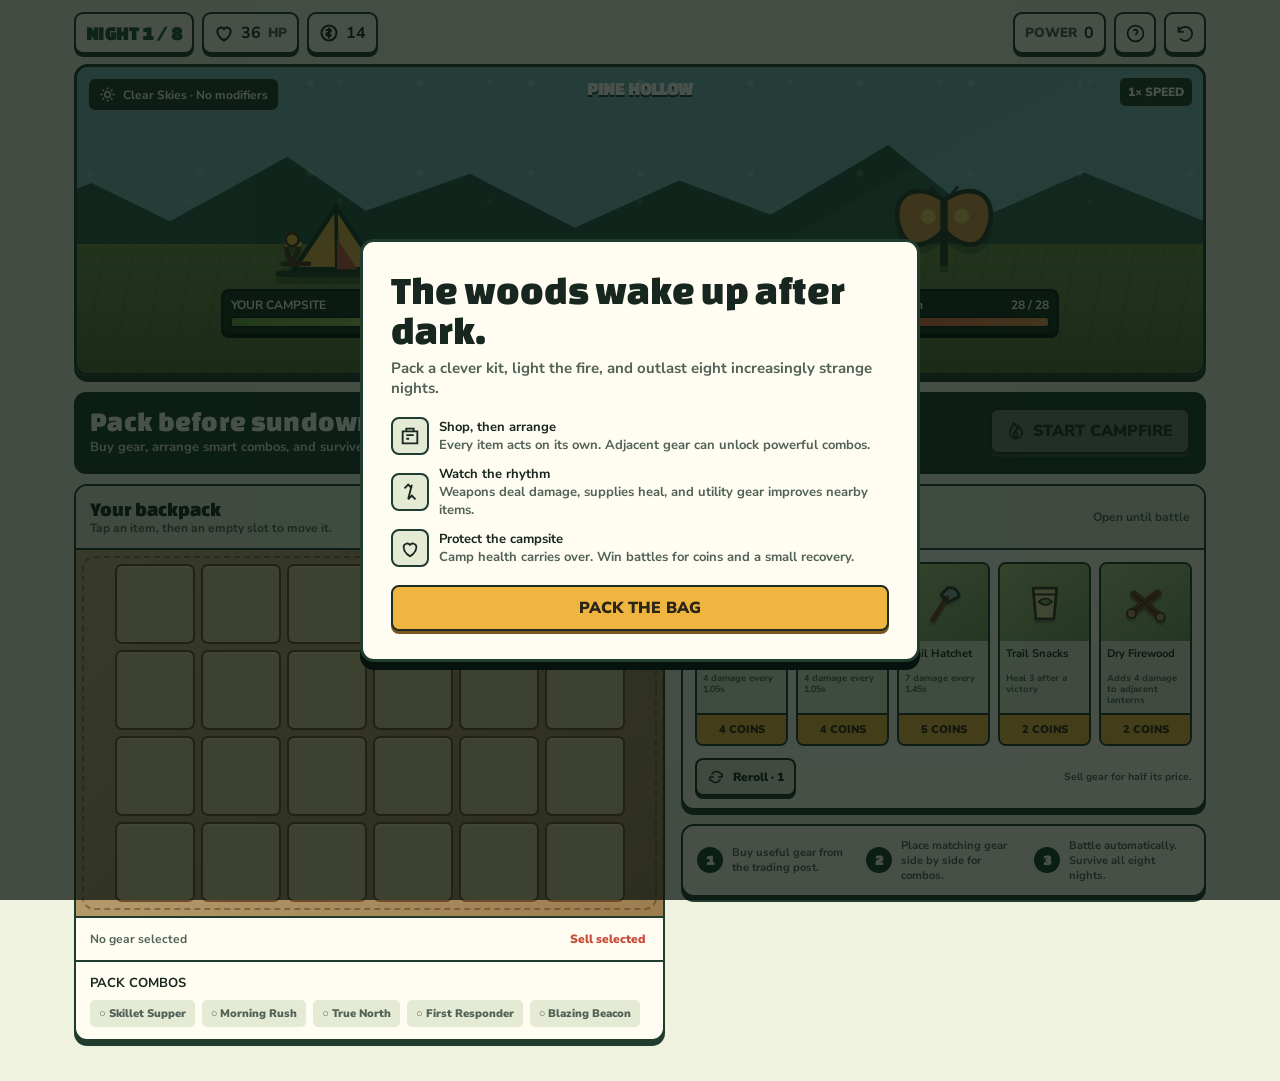
==== backpack-battler.html @ 216f787a "Add Backpack Battler game for Camp Host Central blog embed" ====
<!doctype html>
<html lang="en">
<head>
  <meta charset="utf-8" />
  <meta name="viewport" content="width=device-width, initial-scale=1, viewport-fit=cover" />
  <meta name="color-scheme" content="light dark" />
  <meta name="theme-color" content="#173d30" />
  <link rel="icon" href="data:," />
  <title>Backpack Battler: Campground</title>
  <style>
    @import url('https://fonts.googleapis.com/css2?family=Changa+One:ital@0;1&family=Nunito+Sans:opsz,wght@6..12,500;6..12,700;6..12,900&display=swap');
    :root{
      color-scheme:light dark;
      --bg:#eef2df;--panel:#fffdf2;--panel2:#e5ead4;--ink:#17261e;--muted:#526258;
      --forest:#173d30;--forest2:#24543d;--moss:#668b48;--lime:#a8c964;--sun:#f0b541;
      --red:#c94c3a;--red2:#8f302c;--blue:#3c8293;--grid:#c5ad7d;--grid-dark:#9b7c4f;
      --line:#203c2f;--shadow:#15342824;--slot:#d8c497;--slot2:#cbb183;
      --white:#fffdf2;
    }
    @media(prefers-color-scheme:dark){:root{
      --bg:#10251d;--panel:#193329;--panel2:#203f32;--ink:#f3f0dc;--muted:#b9c5b6;
      --forest:#0d241c;--forest2:#285b43;--moss:#86aa5f;--lime:#b9d873;--sun:#f5c45b;
      --red:#e76a56;--red2:#a13e35;--blue:#65a7b5;--grid:#7d6542;--grid-dark:#57452f;
      --line:#0a1b14;--shadow:#00000045;--slot:#6d5739;--slot2:#5a472f;--white:#fff8df;
    }}
    *{box-sizing:border-box}
    html,body{margin:0;min-height:100%;background:var(--bg);color:var(--ink)}
    body{font-family:"Nunito Sans",sans-serif;font-weight:700;overflow-x:hidden}
    button{font:inherit}
    button:focus-visible{outline:3px solid var(--sun);outline-offset:3px}
    .app{max-width:1180px;margin:0 auto;padding:12px clamp(10px,2vw,24px) 40px}
    .hud{display:flex;align-items:center;justify-content:space-between;gap:10px;margin-bottom:10px;flex-wrap:wrap}
    .hud-group{display:flex;gap:8px;align-items:center;flex-wrap:wrap}
    .stat{display:flex;align-items:center;gap:7px;background:var(--panel);border:2px solid var(--line);box-shadow:0 3px 0 var(--line);padding:7px 10px;border-radius:9px;min-height:42px}
    .stat svg{width:20px;height:20px;stroke-width:2.5}.stat strong{font-size:16px}.stat small{color:var(--muted);font-weight:900}
    .night{font-family:"Changa One",sans-serif;letter-spacing:.4px;font-size:19px;color:var(--forest2)}
    @media(prefers-color-scheme:dark){.night{color:var(--lime)}}
    .icon-btn{width:42px;height:42px;border:2px solid var(--line);border-radius:9px;background:var(--panel);color:var(--ink);box-shadow:0 3px 0 var(--line);display:grid;place-items:center;cursor:pointer}
    .icon-btn:active,.btn:active,.shop-buy:active{transform:translateY(2px);box-shadow:0 1px 0 var(--line)}
    .icon-btn svg{width:21px;height:21px}

    .arena{position:relative;min-height:312px;overflow:hidden;border:3px solid var(--line);border-radius:14px;background:linear-gradient(#79b6b9 0 58%,#78934d 58%);box-shadow:0 6px 0 var(--line);margin-bottom:16px;isolation:isolate}
    .arena:before{content:"";position:absolute;inset:0 0 42% 0;opacity:.4;background:radial-gradient(circle at 12% 18%,#fff7 0 3px,transparent 4px),radial-gradient(circle at 75% 12%,#fff5 0 2px,transparent 3px),linear-gradient(150deg,transparent 70%,#ffffff1f 71%);background-size:110px 90px,150px 120px,100% 100%}
    .hills{position:absolute;left:-8%;right:-8%;bottom:38%;height:43%;background:var(--forest2);clip-path:polygon(0 100%,0 74%,8% 44%,14% 73%,23% 24%,29% 65%,37% 37%,45% 78%,53% 42%,60% 68%,69% 15%,76% 71%,84% 36%,93% 72%,100% 42%,100% 100%);opacity:.92;z-index:-1}
    .ground{position:absolute;inset:58% 0 0;background:linear-gradient(#73904b,#566f39)}
    .ground:after{content:"";position:absolute;inset:0;background:repeating-linear-gradient(100deg,transparent 0 26px,#2d4d2922 27px 29px)}
    .weather{position:absolute;top:11px;left:11px;z-index:4;background:#10271dd9;color:#fff;padding:7px 10px;border:1px solid #fff8;border-radius:7px;font-size:12px;display:flex;gap:7px;align-items:center}
    .weather svg{width:17px;height:17px}
    .stage-title{position:absolute;top:12px;left:50%;transform:translateX(-50%);z-index:3;color:#fff;text-shadow:0 2px 0 #173d30;font-family:"Changa One";font-size:18px;white-space:nowrap}
    .fighter{position:absolute;bottom:38px;width:36%;z-index:2;display:flex;flex-direction:column;align-items:center}.fighter.player{left:5%}.fighter.enemy{right:5%}
    .sprite{height:112px;width:150px;display:grid;place-items:center;filter:drop-shadow(0 7px 0 #18301c55);transform-origin:50% 90%}.sprite svg{width:100%;height:100%}
    .fighter.attacking .sprite{animation:bop .22s ease}.fighter.hit .sprite{animation:hit .25s ease}.fighter.heal .sprite{animation:heal .5s ease}
    @keyframes bop{50%{transform:translateX(16px) rotate(4deg)}}@keyframes hit{25%{transform:translateX(-8px);filter:brightness(2) sepia(1) saturate(5)}75%{transform:translateX(7px)}}@keyframes heal{50%{filter:drop-shadow(0 0 14px #d4ff89);transform:translateY(-4px)}}
    .enemy.attacking .sprite{animation-name:bopEnemy}@keyframes bopEnemy{50%{transform:translateX(-16px) rotate(-4deg)}}
    .nameplate{width:min(230px,100%);background:#10271de3;color:#fff;border:2px solid #06120d;border-radius:8px;padding:6px 8px;text-align:center;box-shadow:0 3px 0 #06120d}
    .fighter-name{display:flex;justify-content:space-between;align-items:center;font-size:12px;margin-bottom:4px;gap:6px}.fighter-name strong{white-space:nowrap;overflow:hidden;text-overflow:ellipsis}
    .hpbar{height:10px;border:1px solid #07160f;background:#3a1d1a;border-radius:3px;overflow:hidden}.hpfill{height:100%;width:100%;background:linear-gradient(90deg,#e55945,#f19b50);transition:width .22s}
    .player .hpfill{background:linear-gradient(90deg,#6ca649,#b7d85f)}
    .combat-log{position:absolute;left:50%;bottom:12px;transform:translateX(-50%);z-index:5;max-width:52%;background:#0c1d16d9;color:#fff;border:1px solid #ffffff55;border-radius:7px;padding:7px 12px;text-align:center;font-size:12px;min-width:260px}
    .burst{position:absolute;z-index:8;font-family:"Changa One";font-size:26px;color:#fff;text-shadow:2px 2px 0 #772c25;animation:float .8s ease-out forwards;pointer-events:none}
    .burst.heal-burst{color:#ddff8d;text-shadow:2px 2px #27451f}@keyframes float{from{opacity:1;transform:translateY(0) scale(.8)}to{opacity:0;transform:translateY(-50px) scale(1.2)}}
    .battle-tools{position:absolute;right:10px;top:10px;z-index:5}.speed-btn{border:1px solid #ffffff99;background:#10271dd9;color:#fff;border-radius:6px;padding:6px 8px;cursor:pointer;font-size:12px;font-weight:900}

    .prep-banner{display:flex;align-items:center;justify-content:space-between;gap:14px;background:var(--forest);color:#fff;border:2px solid var(--line);border-radius:12px;padding:12px 14px;box-shadow:0 4px 0 var(--line);margin-bottom:14px}
    .prep-copy h1{font-family:"Changa One";font-size:clamp(20px,3vw,28px);margin:0 0 2px;font-weight:400;letter-spacing:.3px}.prep-copy p{margin:0;color:#dce8d7;font-size:13px}
    .btn{border:2px solid #1d2d20;border-radius:8px;background:var(--sun);color:#2b2515;padding:10px 15px;box-shadow:0 3px 0 #7b5620;cursor:pointer;font-weight:900;white-space:nowrap;display:inline-flex;align-items:center;justify-content:center;gap:8px}
    .btn svg{width:18px;height:18px}.btn:disabled{filter:grayscale(1);opacity:.55;cursor:not-allowed}.btn.secondary{background:var(--panel2);color:var(--ink);box-shadow:0 3px 0 var(--line)}
    .layout{display:grid;grid-template-columns:minmax(360px,1.06fr) minmax(360px,.94fr);gap:16px;align-items:start}
    .section{background:var(--panel);border:2px solid var(--line);border-radius:13px;box-shadow:0 5px 0 var(--line);overflow:hidden}
    .section-head{display:flex;align-items:center;justify-content:space-between;gap:12px;padding:12px 14px;border-bottom:2px solid var(--line);background:var(--panel2)}
    .section-head h2{font-family:"Changa One";font-weight:400;margin:0;font-size:20px}.section-head p{margin:0;font-size:12px;color:var(--muted)}
    .bag-wrap{padding:14px;background:linear-gradient(140deg,var(--grid),var(--grid-dark));position:relative}
    .bag-wrap:before{content:"";position:absolute;inset:6px;border:2px dashed #4a361f77;border-radius:12px;pointer-events:none}
    .bag-grid{position:relative;display:grid;grid-template-columns:repeat(6,1fr);gap:6px;max-width:510px;margin:0 auto}
    .slot{aspect-ratio:1;border:2px solid #6b4d2c;background:var(--slot);border-radius:7px;min-width:0;position:relative;cursor:pointer;box-shadow:inset 0 2px 0 #ffffff47;display:grid;place-items:center;transition:background .12s,transform .12s}
    .slot:hover{background:var(--slot2)}.slot.selected{outline:4px solid var(--sun);z-index:2;transform:scale(.96)}.slot.drop-hint{animation:hint 1s infinite}@keyframes hint{50%{box-shadow:inset 0 0 0 3px var(--sun)}}
    .item{width:100%;height:100%;display:flex;flex-direction:column;justify-content:center;align-items:center;position:relative;padding:4px}.item svg{width:55%;height:55%;overflow:visible;filter:drop-shadow(0 2px 0 #0003)}.item-name{font-size:8px;line-height:1.05;text-align:center;color:#2c2114;font-weight:900;max-width:100%;white-space:nowrap;overflow:hidden;text-overflow:ellipsis}.tier{position:absolute;top:2px;right:3px;font-size:8px;color:#33210e;letter-spacing:-1px}.cooldown{position:absolute;left:4px;right:4px;bottom:3px;height:3px;background:#0003;border-radius:2px;overflow:hidden}.cooldown i{display:block;height:100%;width:0;background:#fff784}.item.ready{animation:ready .18s ease}@keyframes ready{50%{filter:brightness(1.5);transform:scale(1.05)}}
    .bag-foot{padding:9px 14px;border-top:2px solid var(--line);display:flex;justify-content:space-between;gap:8px;align-items:center;font-size:12px;color:var(--muted)}
    .bag-foot button{border:0;background:none;color:var(--red);font:inherit;font-weight:900;cursor:pointer;padding:4px}
    .synergies{padding:12px 14px;border-top:2px solid var(--line)}.synergies h3{font-size:13px;margin:0 0 8px}.synergy-list{display:flex;gap:7px;flex-wrap:wrap}.synergy{font-size:11px;padding:5px 8px;border-radius:5px;background:var(--panel2);color:var(--muted);border:1px solid transparent}.synergy.active{background:#dcecb0;color:#26351d;border-color:#6a8945}.synergy strong{font-weight:900}
    @media(prefers-color-scheme:dark){.synergy.active{background:#405a2c;color:#f3f0dc;border-color:#93b966}.item-name,.tier{color:#2c2114}}

    .shop{padding:12px;display:grid;grid-template-columns:repeat(5,1fr);gap:8px}.shop-card{min-width:0;background:var(--panel2);border:2px solid var(--line);border-radius:8px;overflow:hidden;display:flex;flex-direction:column}.shop-art{aspect-ratio:1.15;display:grid;place-items:center;background:linear-gradient(145deg,#b7cc89,#7b9d62);position:relative}.shop-art svg{width:56%;height:56%;filter:drop-shadow(0 3px 0 #0003)}.shop-card h3{font-size:11px;line-height:1.05;margin:7px 6px 2px;min-height:23px}.shop-card p{font-size:9px;line-height:1.2;color:var(--muted);margin:0 6px 7px;flex:1}.shop-buy{border:0;border-top:2px solid var(--line);padding:7px 3px;background:var(--sun);color:#322510;font-weight:900;font-size:11px;cursor:pointer}.shop-buy:disabled{filter:grayscale(1);opacity:.5}.sold{opacity:.45}.sold .shop-art:after{content:"PACKED";position:absolute;inset:auto 0 8px;background:#13271dde;color:#fff;text-align:center;font-size:9px;padding:3px;transform:rotate(-7deg)}
    .shop-actions{padding:0 12px 12px;display:flex;gap:8px}.shop-actions .btn{font-size:12px;padding:8px 10px}.shop-actions .tip{margin-left:auto;align-self:center;font-size:10px;color:var(--muted);text-align:right}
    .guide{margin-top:14px;padding:12px 14px;display:grid;grid-template-columns:repeat(3,1fr);gap:12px}.guide-step{display:flex;align-items:center;gap:9px;font-size:11px;color:var(--muted)}.guide-step b{display:grid;place-items:center;flex:0 0 26px;height:26px;border-radius:50%;background:var(--forest);color:#fff;font-family:"Changa One";font-size:14px}

    .modal-backdrop{position:fixed;inset:0;background:#07130dbd;z-index:50;display:grid;place-items:center;padding:18px}.modal-backdrop.hidden{display:none}.modal{width:min(560px,100%);max-height:90vh;overflow:auto;background:var(--panel);border:3px solid var(--line);border-radius:14px;box-shadow:0 8px 0 #06120d;padding:clamp(18px,4vw,28px)}.modal h2{font-family:"Changa One";font-size:clamp(28px,7vw,40px);font-weight:400;margin:0 0 8px;line-height:1}.modal .lead{font-size:15px;color:var(--muted);margin:0 0 19px}.rules{display:grid;gap:10px;margin:18px 0}.rule{display:grid;grid-template-columns:38px 1fr;gap:10px;align-items:center}.rule-icon{width:38px;height:38px;background:var(--panel2);border:2px solid var(--line);border-radius:8px;display:grid;place-items:center}.rule-icon svg{width:22px;height:22px}.rule p{margin:0;font-size:13px;color:var(--muted)}.rule strong{display:block;color:var(--ink)}.modal-actions{display:flex;gap:9px;flex-wrap:wrap;margin-top:18px}.modal-actions .btn{flex:1}.result-stats{display:grid;grid-template-columns:repeat(3,1fr);gap:8px;margin:16px 0}.result-stat{background:var(--panel2);border:1px solid var(--line);padding:10px;text-align:center;border-radius:7px}.result-stat strong{display:block;font-family:"Changa One";font-size:24px}.result-stat small{color:var(--muted)}
    .toast{position:fixed;left:50%;bottom:24px;z-index:80;transform:translate(-50%,20px);opacity:0;background:#10271d;color:#fff;border:2px solid #fff7;padding:9px 14px;border-radius:8px;box-shadow:0 4px 14px #0006;font-size:12px;transition:.2s;pointer-events:none}.toast.show{opacity:1;transform:translate(-50%,0)}

    @media(max-width:780px){
      .app{padding:9px 9px 30px}.layout{grid-template-columns:1fr}.arena{min-height:285px}.sprite{height:93px;width:120px}.fighter{width:42%;bottom:42px}.fighter.player{left:2%}.fighter.enemy{right:2%}.stage-title{top:48px;font-size:16px}.combat-log{min-width:0;width:84%;max-width:none;bottom:9px}.shop{grid-template-columns:repeat(3,1fr)}.shop-card:nth-child(n+4){margin-top:2px}.prep-banner{align-items:flex-start}.prep-copy p{max-width:250px}.guide{grid-template-columns:1fr}.bag-grid{gap:4px}.slot{border-width:1.5px}.stat{padding:6px 8px}.hud{align-items:flex-start}.hud-group{gap:6px}.shop-actions .tip{display:none}
    }
    @media(max-width:430px){.arena{min-height:268px}.weather{font-size:10px;top:8px;left:8px}.battle-tools{top:7px;right:7px}.fighter{bottom:40px}.sprite{height:82px;width:105px}.nameplate{padding:5px}.fighter-name{font-size:10px}.prep-banner{flex-direction:column}.prep-banner .btn{width:100%}.shop{gap:6px;padding:9px}.section-head{padding:10px 11px}.bag-wrap{padding:11px}.item-name{font-size:7px}.result-stats{grid-template-columns:1fr 1fr}.result-stat:last-child{grid-column:1/-1}}
    @media(prefers-reduced-motion:reduce){*,*:before,*:after{animation-duration:.01ms!important;animation-iteration-count:1!important;scroll-behavior:auto!important;transition-duration:.01ms!important}}
  </style>
</head>
<body>
  <main class="app">
    <section class="hud" aria-label="Run status">
      <div class="hud-group">
        <div class="stat night" id="nightStat">NIGHT 1 / 8</div>
        <div class="stat" title="Camp health"><svg viewBox="0 0 24 24" fill="none" stroke="currentColor"><path d="M12 21s-8-4.7-8-11a4.5 4.5 0 0 1 8-2.8A4.5 4.5 0 0 1 20 10c0 6.3-8 11-8 11Z"/></svg><strong id="hpStat">36</strong><small>HP</small></div>
        <div class="stat" title="Coins"><svg viewBox="0 0 24 24" fill="none" stroke="currentColor"><circle cx="12" cy="12" r="9"/><path d="M9 9.5c0-1 1.1-1.8 2.6-1.8s2.7.6 2.7 1.7-1.1 1.5-2.7 1.9-2.8.9-2.8 2 1.2 2 2.8 2 2.8-.8 2.8-1.9M12 5.8v12.4"/></svg><strong id="coinStat">14</strong></div>
      </div>
      <div class="hud-group">
        <div class="stat"><small>POWER</small><strong id="powerStat">0</strong></div>
        <button class="icon-btn" id="helpBtn" aria-label="How to play" title="How to play"><svg viewBox="0 0 24 24" fill="none" stroke="currentColor" stroke-width="2"><circle cx="12" cy="12" r="9"/><path d="M9.7 9a2.4 2.4 0 0 1 4.6 1c0 2-2.3 2.2-2.3 4M12 18h.01"/></svg></button>
        <button class="icon-btn" id="restartBtn" aria-label="Restart run" title="Restart run"><svg viewBox="0 0 24 24" fill="none" stroke="currentColor" stroke-width="2"><path d="M4 10a8 8 0 1 1 1.7 7.7M4 4v6h6"/></svg></button>
      </div>
    </section>

    <section class="arena" aria-label="Campground battle arena">
      <div class="hills"></div><div class="ground"></div>
      <div class="weather" id="weatherBadge"></div>
      <div class="stage-title" id="stageTitle">PINE HOLLOW</div>
      <div class="battle-tools"><button class="speed-btn" id="speedBtn" type="button">1× SPEED</button></div>
      <div class="fighter player" id="playerFighter">
        <div class="sprite" aria-hidden="true">
          <svg viewBox="0 0 160 120"><path d="M19 104h124" stroke="#294329" stroke-width="7" stroke-linecap="round"/><path d="m35 99 45-67 45 67Z" fill="#e8b14a" stroke="#173a2d" stroke-width="5"/><path d="m80 32 1 67" stroke="#173a2d" stroke-width="4"/><path d="m81 66 22 33H81Z" fill="#c95b3f"/><path d="M23 93h28M33 93l-7-19M33 93l8-19" stroke="#513820" stroke-width="5" stroke-linecap="round"/><path d="M25 72h18" stroke="#f4c44c" stroke-width="5"/><circle cx="33" cy="67" r="7" fill="#f2bd40" stroke="#513820" stroke-width="3"/></svg>
        </div>
        <div class="nameplate"><div class="fighter-name"><strong>YOUR CAMPSITE</strong><span id="playerHpText">36 / 36</span></div><div class="hpbar"><div class="hpfill" id="playerHpFill"></div></div></div>
      </div>
      <div class="fighter enemy" id="enemyFighter">
        <div class="sprite" id="enemySprite" aria-hidden="true"></div>
        <div class="nameplate"><div class="fighter-name"><strong id="enemyName">Campfire Moth</strong><span id="enemyHpText">24 / 24</span></div><div class="hpbar"><div class="hpfill" id="enemyHpFill"></div></div></div>
      </div>
      <div class="combat-log" id="combatLog" aria-live="polite">Pack your gear, then start the campfire.</div>
    </section>

    <section class="prep-banner">
      <div class="prep-copy"><h1 id="phaseTitle">Pack before sundown.</h1><p id="phaseDesc">Buy gear, arrange smart combos, and survive tonight's visitor.</p></div>
      <button class="btn" id="battleBtn"><svg viewBox="0 0 24 24" fill="none" stroke="currentColor" stroke-width="2.4"><path d="M12 22c5 0 8-3.6 8-8.1 0-3.2-1.8-5.8-4.5-8.5.1 2.1-.8 3.7-2 4.4.1-3.6-2.2-6.6-5.1-8.3.3 3.5-4.4 6.3-4.4 12.4C4 18.4 7.1 22 12 22Z"/><path d="M12 20c-2 0-3.2-1.5-3.2-3.3 0-2 1.5-3.2 2.5-4.7.3 1.5 1.2 2 1.8 2.7.7.8 1.1 1.5 1.1 2.4 0 1.6-.9 2.9-2.2 2.9Z"/></svg><span>START CAMPFIRE</span></button>
    </section>

    <div class="layout">
      <section class="section">
        <div class="section-head"><div><h2>Your backpack</h2><p id="bagHint">Tap an item, then an empty slot to move it.</p></div><p id="capacity">0 / 24 slots</p></div>
        <div class="bag-wrap"><div class="bag-grid" id="bagGrid" aria-label="Backpack item grid"></div></div>
        <div class="bag-foot"><span id="selectionLabel">No gear selected</span><button id="sellBtn" disabled>Sell selected</button></div>
        <div class="synergies"><h3>PACK COMBOS</h3><div class="synergy-list" id="synergyList"></div></div>
      </section>

      <div>
        <section class="section">
          <div class="section-head"><div><h2>Trading post</h2><p>Fresh stock each night</p></div><p id="shopTimer">Open until battle</p></div>
          <div class="shop" id="shop"></div>
          <div class="shop-actions"><button class="btn secondary" id="rerollBtn"><svg viewBox="0 0 24 24" fill="none" stroke="currentColor" stroke-width="2"><path d="M20 7v5h-5M4 17v-5h5"/><path d="M6.1 9a7 7 0 0 1 11.8-2L20 9M4 15l2.1 2a7 7 0 0 0 11.8-2"/></svg>Reroll · 1</button><span class="tip">Sell gear for half its price.</span></div>
        </section>
        <section class="section guide" aria-label="Quick game guide">
          <div class="guide-step"><b>1</b><span>Buy useful gear from the trading post.</span></div>
          <div class="guide-step"><b>2</b><span>Place matching gear side by side for combos.</span></div>
          <div class="guide-step"><b>3</b><span>Battle automatically. Survive all eight nights.</span></div>
        </section>
      </div>
    </div>
  </main>

  <div class="modal-backdrop" id="introModal">
    <div class="modal" role="dialog" aria-modal="true" aria-labelledby="introTitle">
      <h2 id="introTitle">The woods wake up after dark.</h2>
      <p class="lead">Pack a clever kit, light the fire, and outlast eight increasingly strange nights.</p>
      <div class="rules">
        <div class="rule"><div class="rule-icon"><svg viewBox="0 0 24 24" fill="none" stroke="currentColor" stroke-width="2"><path d="M4 7h16v13H4zM8 7V4h8v3M8 11h8M8 15h3"/></svg></div><p><strong>Shop, then arrange</strong>Every item acts on its own. Adjacent gear can unlock powerful combos.</p></div>
        <div class="rule"><div class="rule-icon"><svg viewBox="0 0 24 24" fill="none" stroke="currentColor" stroke-width="2"><path d="m14 4-4 16M6 8l4-4 4 4M10 20l4-4 4 4"/></svg></div><p><strong>Watch the rhythm</strong>Weapons deal damage, supplies heal, and utility gear improves nearby items.</p></div>
        <div class="rule"><div class="rule-icon"><svg viewBox="0 0 24 24" fill="none" stroke="currentColor" stroke-width="2"><path d="M12 21s-7-4-7-10a4 4 0 0 1 7-2.5A4 4 0 0 1 19 11c0 6-7 10-7 10Z"/></svg></div><p><strong>Protect the campsite</strong>Camp health carries over. Win battles for coins and a small recovery.</p></div>
      </div>
      <div class="modal-actions"><button class="btn" id="playBtn">PACK THE BAG</button></div>
    </div>
  </div>
  <div class="modal-backdrop hidden" id="resultModal"><div class="modal" role="dialog" aria-modal="true" aria-labelledby="resultTitle"><h2 id="resultTitle"></h2><p class="lead" id="resultText"></p><div class="result-stats" id="resultStats"></div><div class="modal-actions" id="resultActions"></div></div></div>
  <div class="toast" id="toast" role="status"></div>

<script>
(function(){
  'use strict';
  const $=s=>document.querySelector(s), $$=s=>Array.from(document.querySelectorAll(s));
  const icon={
    hatchet:'<svg viewBox="0 0 48 48"><path d="M29 7c7 0 11 4 12 10l-13 7-7-9Z" fill="#91a7a1" stroke="#263b34" stroke-width="3"/><path d="m27 19-15 24" stroke="#744625" stroke-width="6" stroke-linecap="round"/><path d="m29 7-8 8 7 9 13-7" fill="none" stroke="#263b34" stroke-width="3"/></svg>',
    lantern:'<svg viewBox="0 0 48 48"><path d="M17 13c0-7 14-7 14 0" fill="none" stroke="#303d36" stroke-width="3"/><path d="M15 17h18l3 25H12Z" fill="#e8aa35" stroke="#303d36" stroke-width="3"/><path d="M18 22h12l2 14H16Z" fill="#fff1a0"/><path d="M14 17h20" stroke="#303d36" stroke-width="4"/></svg>',
    skillet:'<svg viewBox="0 0 48 48"><circle cx="19" cy="28" r="12" fill="#46514d" stroke="#202d28" stroke-width="3"/><circle cx="19" cy="28" r="7" fill="#67746f"/><path d="m28 20 13-12" stroke="#202d28" stroke-width="6" stroke-linecap="round"/></svg>',
    firstaid:'<svg viewBox="0 0 48 48"><rect x="7" y="12" width="34" height="29" rx="5" fill="#e5e8dd" stroke="#263b34" stroke-width="3"/><path d="M18 12V7h12v5" fill="none" stroke="#263b34" stroke-width="3"/><path d="M21 19h7v6h6v7h-6v6h-7v-6h-6v-7h6Z" fill="#d54e41"/></svg>',
    coffee:'<svg viewBox="0 0 48 48"><path d="M9 18h27v19a7 7 0 0 1-7 7H16a7 7 0 0 1-7-7Z" fill="#d67742" stroke="#382b22" stroke-width="3"/><path d="M36 23h4c6 0 6 10 0 10h-4M17 13c-4-4 3-5 0-9M26 13c-4-4 3-5 0-9" fill="none" stroke="#382b22" stroke-width="3" stroke-linecap="round"/></svg>',
    compass:'<svg viewBox="0 0 48 48"><circle cx="24" cy="24" r="19" fill="#e3c46a" stroke="#3a392d" stroke-width="3"/><circle cx="24" cy="24" r="13" fill="#f4edd3"/><path d="m28 14-2 12-12 8 8-12Z" fill="#c94c3a" stroke="#3a392d" stroke-width="2"/><circle cx="24" cy="24" r="2" fill="#3a392d"/></svg>',
    rope:'<svg viewBox="0 0 48 48"><circle cx="24" cy="25" r="15" fill="none" stroke="#b8874e" stroke-width="7"/><circle cx="24" cy="25" r="7" fill="none" stroke="#5e4328" stroke-width="2"/><path d="M34 36c7 5 3 9-2 6" fill="none" stroke="#b8874e" stroke-width="5" stroke-linecap="round"/></svg>',
    bell:'<svg viewBox="0 0 48 48"><path d="M13 34h22c-3-3-4-7-4-14 0-9-14-9-14 0 0 7-1 11-4 14Z" fill="#e7b447" stroke="#453921" stroke-width="3"/><path d="M20 37c1 6 7 6 8 0M24 10V6" fill="none" stroke="#453921" stroke-width="3" stroke-linecap="round"/></svg>',
    firewood:'<svg viewBox="0 0 48 48"><path d="m7 36 30-22M11 15l28 24" stroke="#7a482a" stroke-width="9" stroke-linecap="round"/><path d="m7 36 30-22M11 15l28 24" stroke="#3e2e22" stroke-width="2" stroke-linecap="round"/><circle cx="8" cy="36" r="5" fill="#c49052" stroke="#3e2e22" stroke-width="2"/><circle cx="40" cy="40" r="5" fill="#c49052" stroke="#3e2e22" stroke-width="2"/></svg>',
    snack:'<svg viewBox="0 0 48 48"><path d="M11 8h26l-3 34H14Z" fill="#e8d9a0" stroke="#3b3929" stroke-width="3"/><path d="M12 15h24M17 23c5-5 10-5 15 0-5 5-10 5-15 0Z" fill="#91aa50" stroke="#3b3929" stroke-width="2"/></svg>',
    spray:'<svg viewBox="0 0 48 48"><path d="M17 17h17v26H14V20Z" fill="#81b689" stroke="#263b34" stroke-width="3"/><path d="M20 17V9h14M30 9v5M34 9h7" fill="none" stroke="#263b34" stroke-width="3"/><path d="M20 25h10v10H20Z" fill="#e9e2b7"/></svg>'
  };
  const ITEMS={
    hatchet:{name:'Trail Hatchet',cost:5,type:'weapon',power:7,cd:1450,desc:'7 damage every 1.45s',icon:'hatchet'},
    lantern:{name:'Bright Lantern',cost:4,type:'light',power:4,cd:1050,desc:'4 damage every 1.05s',icon:'lantern'},
    skillet:{name:'Iron Skillet',cost:4,type:'weapon',power:5,cd:1300,desc:'5 damage every 1.3s',icon:'skillet'},
    firstaid:{name:'First-Aid Kit',cost:5,type:'heal',power:4,cd:2900,desc:'Restores 4 camp health',icon:'firstaid'},
    coffee:{name:'Camp Coffee',cost:3,type:'boost',power:0,cd:0,desc:'Adjacent gear acts 22% faster',icon:'coffee'},
    compass:{name:'Lucky Compass',cost:4,type:'boost',power:0,cd:0,desc:'Adjacent attacks gain 20% crit',icon:'compass'},
    rope:{name:'Climbing Rope',cost:3,type:'guard',power:1,cd:0,desc:'Reduces each hit by 1',icon:'rope'},
    bell:{name:'Bear Bell',cost:3,type:'weapon',power:2,cd:700,desc:'2 damage every 0.7s',icon:'bell'},
    firewood:{name:'Dry Firewood',cost:2,type:'boost',power:0,cd:0,desc:'Adds 4 damage to adjacent lanterns',icon:'firewood'},
    snack:{name:'Trail Snacks',cost:2,type:'food',power:0,cd:0,desc:'Heal 3 after a victory',icon:'snack'},
    spray:{name:'Bug Spray',cost:3,type:'guard',power:0,cd:0,desc:'Slows enemy attacks by 12%',icon:'spray'}
  };
  const ENEMIES=[
    {name:'Campfire Moth',hp:28,dmg:3,cd:1700,reward:5,kind:'moth'},
    {name:'Snack-Snatching Raccoon',hp:45,dmg:5,cd:1650,reward:6,kind:'raccoon'},
    {name:'Mosquito Cloud',hp:58,dmg:3,cd:850,reward:7,kind:'mosquito'},
    {name:'Muddy Boar',hp:82,dmg:8,cd:1750,reward:8,kind:'boar'},
    {name:'Storm Sprite',hp:104,dmg:7,cd:1250,reward:9,kind:'storm'},
    {name:'Trail Troll',hp:132,dmg:11,cd:1750,reward:10,kind:'troll'},
    {name:'Sasquatch Scout',hp:165,dmg:12,cd:1500,reward:12,kind:'sasquatch'},
    {name:'Old Mossback',hp:215,dmg:15,cd:1450,reward:20,kind:'boss'}
  ];
  const WEATHER=[
    {name:'Clear Skies',key:'clear',desc:'No modifiers'},
    {name:'Soft Rain',key:'rain',desc:'Lanterns act 12% slower'},
    {name:'Cool Night',key:'cool',desc:'Healing is 25% stronger'},
    {name:'Full Moon',key:'moon',desc:'Enemy acts 10% faster'},
    {name:'Tailwind',key:'wind',desc:'Bear bells act 15% faster'}
  ];
  const SYNERGIES=[
    ['Skillet Supper','skillet','snack'],['Morning Rush','coffee','weapon'],['True North','compass','attack'],['First Responder','firstaid','rope'],['Blazing Beacon','lantern','firewood']
  ];
  let state, battle=null, raf=null, speed=1, selected=null, toastTimer;
  function freshState(){return {night:1,maxNights:8,coins:14,hp:36,maxHp:36,bag:Array(24).fill(null),shop:[],weather:WEATHER[0],phase:'prep',wins:0,totalDamage:0};}
  function rand(a){return a[Math.floor(Math.random()*a.length)]}
  function newShop(){
    const keys=Object.keys(ITEMS), result=[];
    while(result.length<5){let k=rand(keys); if(!result.includes(k)||Math.random()<.25)result.push(k)}
    state.shop=result.map(k=>({key:k,sold:false}));
  }
  function weatherIcon(key){
    const p={clear:'<circle cx="12" cy="12" r="4"/><path d="M12 2v3M12 19v3M2 12h3M19 12h3M5 5l2 2M17 17l2 2M19 5l-2 2M7 17l-2 2"/>',rain:'<path d="M6 16a5 5 0 1 1 2-9 6 6 0 0 1 11 3 3 3 0 0 1-1 6H6ZM8 19l-1 3M13 19l-1 3M18 19l-1 3"/>',cool:'<path d="M12 2v20M4 7l16 10M20 7 4 17M9 4l3 3 3-3M9 20l3-3 3 3"/>',moon:'<path d="M20 16A9 9 0 0 1 8 4a9 9 0 1 0 12 12Z"/>',wind:'<path d="M3 8h11c4 0 4-5 1-5-2 0-2 1-2 2M3 12h16c4 0 4 6 0 6-2 0-2-1-2-2M3 16h9"/>'};
    return '<svg viewBox="0 0 24 24" fill="none" stroke="currentColor" stroke-width="2">'+p[key]+'</svg>';
  }
  function enemySVG(kind){
    const all={
      moth:'<svg viewBox="0 0 160 120"><path d="M80 25C45 1 18 24 35 61c9 18 29 13 45-4 16 17 36 22 45 4 17-37-10-60-45-36Z" fill="#d69a4f" stroke="#283a2e" stroke-width="5"/><path d="M80 25v70" stroke="#283a2e" stroke-width="8"/><path d="M80 28 65 10M80 28l15-18" stroke="#283a2e" stroke-width="3"/><circle cx="63" cy="42" r="8" fill="#f2cf65"/><circle cx="99" cy="42" r="8" fill="#f2cf65"/></svg>',
      raccoon:'<svg viewBox="0 0 160 120"><path d="M36 91c-19-2-20-20-7-29 9-7 12-19 7-36l24 12c13-6 27-6 40 0l24-12c-5 17-2 29 7 36 13 9 12 27-7 29-25 4-63 4-88 0Z" fill="#85918a" stroke="#26372f" stroke-width="5"/><path d="M47 52c21-16 45-16 66 0l-13 27H60Z" fill="#293832"/><ellipse cx="63" cy="62" rx="8" ry="6" fill="#f4e8ca"/><ellipse cx="97" cy="62" rx="8" ry="6" fill="#f4e8ca"/><path d="m74 77 6 5 6-5" fill="#111c17"/></svg>',
      mosquito:'<svg viewBox="0 0 160 120"><g fill="#293a32" stroke="#d4e2c7" stroke-width="2"><circle cx="45" cy="45" r="8"/><circle cx="92" cy="30" r="8"/><circle cx="115" cy="68" r="8"/><circle cx="65" cy="82" r="8"/></g><g stroke="#293a32" stroke-width="3"><path d="M45 45 30 35m15 10 18-12m29-3L79 16m13 14 17-14m6 52-17-12m17 12 16-13M65 82 49 68m16 14 20-14"/></g><g fill="none" stroke="#eef1d8" stroke-width="4"><ellipse cx="36" cy="40" rx="13" ry="7"/><ellipse cx="54" cy="40" rx="13" ry="7"/><ellipse cx="83" cy="25" rx="13" ry="7"/><ellipse cx="101" cy="25" rx="13" ry="7"/><ellipse cx="106" cy="63" rx="13" ry="7"/><ellipse cx="124" cy="63" rx="13" ry="7"/><ellipse cx="56" cy="77" rx="13" ry="7"/><ellipse cx="74" cy="77" rx="13" ry="7"/></g></svg>',
      boar:'<svg viewBox="0 0 160 120"><path d="M28 74c0-34 29-53 69-43 31 8 42 38 22 59-17 17-74 13-91-16Z" fill="#79563a" stroke="#2f352b" stroke-width="5"/><path d="m91 38 30-24-3 36" fill="#79563a" stroke="#2f352b" stroke-width="5"/><path d="M100 61c31-12 44 20 21 32-16 8-31-5-21-32Z" fill="#a27351" stroke="#2f352b" stroke-width="4"/><path d="M106 90c-8 11-16 2-12-5M127 88c8 9 14 0 10-6" fill="#fff0ce" stroke="#2f352b" stroke-width="3"/><circle cx="111" cy="68" r="3"/><circle cx="126" cy="68" r="3"/></svg>',
      storm:'<svg viewBox="0 0 160 120"><path d="M37 70c-21-16-7-39 17-36 6-22 39-25 51-6 25-5 37 22 20 38-16 15-71 17-88 4Z" fill="#66808a" stroke="#26373a" stroke-width="5"/><path d="m81 65-13 23h15l-6 23 24-32H86l9-14Z" fill="#f3c84f" stroke="#5b4921" stroke-width="3"/><circle cx="61" cy="57" r="4" fill="#fff"/><circle cx="105" cy="57" r="4" fill="#fff"/></svg>',
      troll:'<svg viewBox="0 0 160 120"><path d="M42 100c-16-30-14-65 7-81l18 18c9-5 18-5 27 0l18-18c21 16 23 51 7 81Z" fill="#617b4d" stroke="#253525" stroke-width="5"/><path d="M58 58c14-10 31-10 45 0M62 82c12 8 25 8 37 0" fill="none" stroke="#253525" stroke-width="5"/><circle cx="66" cy="59" r="4" fill="#f5d76e"/><circle cx="98" cy="59" r="4" fill="#f5d76e"/><path d="m76 63-7 12h16" fill="none" stroke="#253525" stroke-width="4"/></svg>',
      sasquatch:'<svg viewBox="0 0 160 120"><path d="M47 103c-11-25-12-57 3-77 13-17 49-17 62 0 15 20 14 52 3 77Z" fill="#8b6541" stroke="#2e3529" stroke-width="5"/><path d="M57 42c8-21 39-21 47 0l-8 29H65Z" fill="#b18a62"/><path d="M60 78c13 8 28 8 41 0" fill="none" stroke="#382b22" stroke-width="5"/><circle cx="67" cy="53" r="4" fill="#1d2721"/><circle cx="94" cy="53" r="4" fill="#1d2721"/></svg>',
      boss:'<svg viewBox="0 0 160 120"><path d="M31 102c-8-28-5-66 18-78l16 12c10-5 20-5 30 0l16-12c23 12 26 50 18 78Z" fill="#495d38" stroke="#203125" stroke-width="6"/><path d="M49 61c16-20 47-20 63 0l-9 32H58Z" fill="#6f8250"/><path d="M58 49c14-10 30-10 44 0" stroke="#263827" stroke-width="7"/><circle cx="64" cy="61" r="5" fill="#efc64f"/><circle cx="98" cy="61" r="5" fill="#efc64f"/><path d="m73 74 8 6 8-6M65 90c11 7 22 7 33 0" fill="none" stroke="#263827" stroke-width="5"/></svg>'
    }; return all[kind];
  }
  function init(){state=freshState();newShop();renderAll();$('#introModal').classList.remove('hidden')}
  function renderAll(){renderHud();renderEnemy();renderBag();renderShop();renderSynergies();renderPhase()}
  function renderHud(){
    $('#nightStat').textContent='NIGHT '+state.night+' / '+state.maxNights;$('#hpStat').textContent=Math.max(0,Math.ceil(state.hp));$('#coinStat').textContent=state.coins;
    const power=state.bag.filter(Boolean).reduce((n,k)=>n+(ITEMS[k].power||1),0);$('#powerStat').textContent=power;
    $('#playerHpText').textContent=Math.max(0,Math.ceil(state.hp))+' / '+state.maxHp;$('#playerHpFill').style.width=Math.max(0,state.hp/state.maxHp*100)+'%';
    $('#weatherBadge').innerHTML=weatherIcon(state.weather.key)+'<span><strong>'+state.weather.name+'</strong> · '+state.weather.desc+'</span>';
  }
  function renderEnemy(){const e=ENEMIES[state.night-1];$('#enemyName').textContent=e.name;$('#enemySprite').innerHTML=enemySVG(e.kind);let hp=battle?battle.enemyHp:e.hp;$('#enemyHpText').textContent=Math.max(0,Math.ceil(hp))+' / '+e.hp;$('#enemyHpFill').style.width=Math.max(0,hp/e.hp*100)+'%'}
  function renderBag(){
    const grid=$('#bagGrid');grid.innerHTML='';
    state.bag.forEach((k,i)=>{const s=document.createElement('button');s.className='slot'+(selected===i?' selected':'')+(selected!==null&&!k?' drop-hint':'');s.type='button';s.dataset.i=i;s.setAttribute('aria-label',k?ITEMS[k].name:'Empty backpack slot');
      if(k){let it=ITEMS[k];s.innerHTML='<div class="item" data-type="'+it.type+'">'+icon[it.icon]+'<span class="item-name">'+it.name.replace('Trail ','').replace('Bright ','').replace('Climbing ','')+'</span><div class="cooldown"><i id="cd-'+i+'"></i></div></div>'}
      s.addEventListener('click',()=>slotClick(i));grid.appendChild(s)});
    $('#capacity').textContent=state.bag.filter(Boolean).length+' / 24 slots';
    if(selected!==null&&state.bag[selected]){$('#selectionLabel').textContent=ITEMS[state.bag[selected]].name+' selected';$('#sellBtn').disabled=state.phase!=='prep'}else{$('#selectionLabel').textContent='No gear selected';$('#sellBtn').disabled=true}
  }
  function slotClick(i){
    if(state.phase!=='prep')return toast('Your bag is locked during battle.');
    if(selected===null){if(state.bag[i])selected=i}
    else if(i===selected){selected=null}
    else if(!state.bag[i]){state.bag[i]=state.bag[selected];state.bag[selected]=null;selected=null}
    else{const temp=state.bag[i];state.bag[i]=state.bag[selected];state.bag[selected]=temp;selected=i}
    renderBag();renderSynergies();
  }
  function renderShop(){
    const root=$('#shop');root.innerHTML='';
    state.shop.forEach((entry,idx)=>{let it=ITEMS[entry.key],c=document.createElement('article');c.className='shop-card'+(entry.sold?' sold':'');c.innerHTML='<div class="shop-art">'+icon[it.icon]+'</div><h3>'+it.name+'</h3><p>'+it.desc+'</p><button class="shop-buy" '+(entry.sold||state.phase!=='prep'||state.coins<it.cost?'disabled':'')+'>'+it.cost+' COINS</button>';
      c.querySelector('button').addEventListener('click',()=>buy(idx));root.appendChild(c)});
    $('#rerollBtn').disabled=state.phase!=='prep'||state.coins<1;$('#shopTimer').textContent=state.phase==='prep'?'Open until battle':'Closed for the night';
  }
  function buy(idx){
    const e=state.shop[idx],it=ITEMS[e.key],empty=state.bag.indexOf(null);if(e.sold||state.coins<it.cost)return;if(empty<0)return toast('Your backpack is full.');
    state.coins-=it.cost;state.bag[empty]=e.key;e.sold=true;selected=empty;renderAll();toast(it.name+' packed. Arrange it for a combo!');
  }
  function neighbors(i){let r=Math.floor(i/6),c=i%6,res=[];if(r>0)res.push(i-6);if(r<3)res.push(i+6);if(c>0)res.push(i-1);if(c<5)res.push(i+1);return res}
  function adjacent(i,pred){return neighbors(i).some(n=>state.bag[n]&&pred(state.bag[n]))}
  function comboActive(name){
    if(name==='Skillet Supper')return state.bag.some((k,i)=>k==='skillet'&&adjacent(i,x=>x==='snack'));
    if(name==='Morning Rush')return state.bag.some((k,i)=>k==='coffee'&&adjacent(i,x=>ITEMS[x].type==='weapon'||ITEMS[x].type==='light'||ITEMS[x].type==='heal'));
    if(name==='True North')return state.bag.some((k,i)=>k==='compass'&&adjacent(i,x=>['weapon','light'].includes(ITEMS[x].type)));
    if(name==='First Responder')return state.bag.some((k,i)=>k==='firstaid'&&adjacent(i,x=>x==='rope'));
    if(name==='Blazing Beacon')return state.bag.some((k,i)=>k==='lantern'&&adjacent(i,x=>x==='firewood'));
  }
  function renderSynergies(){const r=$('#synergyList');r.innerHTML='';SYNERGIES.forEach(s=>{let active=comboActive(s[0]);let el=document.createElement('span');el.className='synergy'+(active?' active':'');el.innerHTML=(active?'● ':'○ ')+'<strong>'+s[0]+'</strong>';r.appendChild(el)})}
  function renderPhase(){
    const prep=state.phase==='prep';$('#battleBtn').disabled=!prep||!state.bag.some(k=>k&&['weapon','light'].includes(ITEMS[k].type));$('#battleBtn').querySelector('span').textContent=prep?'START CAMPFIRE':'BATTLE IN PROGRESS';
    $('#phaseTitle').textContent=prep?'Pack before sundown.':'Hold the campsite!';$('#phaseDesc').textContent=prep?'Buy gear, arrange smart combos, and survive tonight’s visitor.':'Your packed gear is working automatically.';
  }
  function itemStats(k,i){
    const it=ITEMS[k];let power=it.power,cd=it.cd,crit=0,heal=it.type==='heal';
    if(adjacent(i,x=>x==='coffee')&&cd)cd*=.78;
    if(adjacent(i,x=>x==='compass')&&['weapon','light'].includes(it.type))crit=.2;
    if(k==='lantern'&&adjacent(i,x=>x==='firewood'))power+=4;
    if(k==='skillet'&&adjacent(i,x=>x==='snack'))power+=3;
    if(k==='firstaid'&&adjacent(i,x=>x==='rope'))power+=2;
    if(state.weather.key==='rain'&&k==='lantern')cd*=1.12;
    if(state.weather.key==='wind'&&k==='bell')cd*=.85;
    if(state.weather.key==='cool'&&heal)power=Math.ceil(power*1.25);
    return {power,cd,crit,heal};
  }
  function startBattle(){
    if(state.phase!=='prep')return;if(!state.bag.some(k=>k&&['weapon','light'].includes(ITEMS[k].type)))return toast('Pack at least one damage item first.');
    selected=null;state.phase='battle';const e=ENEMIES[state.night-1],now=performance.now();
    battle={enemyHp:e.hp,enemyMax:e.hp,enemyNext:now+e.cd,last:now,started:now,items:{}};state.bag.forEach((k,i)=>{if(k&&ITEMS[k].cd)battle.items[i]=now+itemStats(k,i).cd*(.5+Math.random()*.25)});
    renderAll();$('#combatLog').textContent=e.name+' approaches the fire…';raf=requestAnimationFrame(tick);
  }
  function tick(now){if(!battle||state.phase!=='battle')return;const e=ENEMIES[state.night-1];
    for(const key in battle.items){const i=+key,k=state.bag[i],st=itemStats(k,i),next=battle.items[i],pct=Math.min(100,Math.max(0,(1-(next-now)/(st.cd/speed))*100));const bar=$('#cd-'+i);if(bar)bar.style.width=pct+'%';
      if(now>=next){activateItem(i,k,st);battle.items[i]=now+st.cd/speed}}
    let enemyCd=e.cd*(state.weather.key==='moon'?.9:1);const sprays=state.bag.filter(x=>x==='spray').length;enemyCd*=1+Math.min(.36,sprays*.12);
    if(now>=battle.enemyNext){enemyAttack(e);battle.enemyNext=now+enemyCd/speed}
    renderBattleBars();if(battle.enemyHp<=0)return battleWon();if(state.hp<=0)return battleLost();raf=requestAnimationFrame(tick);
  }
  function activateItem(i,k,st){
    const el=$$('.slot')[i];if(el){const item=el.querySelector('.item');item.classList.remove('ready');void item.offsetWidth;item.classList.add('ready')}
    if(st.heal){if(state.hp<state.maxHp){const amt=Math.min(st.power,state.maxHp-state.hp);state.hp+=amt;burst('+'+Math.ceil(amt),true,'player');animateFighter('playerFighter','heal');$('#combatLog').textContent=ITEMS[k].name+' restores '+Math.ceil(amt)+' camp health.'}}
    else{let dmg=st.power,crit=Math.random()<st.crit;if(crit)dmg*=2;battle.enemyHp-=dmg;state.totalDamage+=dmg;burst((crit?'CRIT ':'')+'-'+dmg,false,'enemy');animateFighter('playerFighter','attacking');animateFighter('enemyFighter','hit');$('#combatLog').textContent=ITEMS[k].name+(crit?' lands a critical hit for ':' deals ')+dmg+' damage.'}
  }
  function enemyAttack(e){const ropes=state.bag.filter(x=>x==='rope').length,armor=Math.min(4,ropes),dmg=Math.max(1,e.dmg-armor);state.hp-=dmg;burst('-'+dmg,false,'player');animateFighter('enemyFighter','attacking');animateFighter('playerFighter','hit');$('#combatLog').textContent=e.name+' hits the campsite for '+dmg+(armor?' ('+armor+' blocked).':'.')}
  function animateFighter(id,cls){const el=$('#'+id);el.classList.remove(cls);void el.offsetWidth;el.classList.add(cls);setTimeout(()=>el.classList.remove(cls),450)}
  function burst(text,heal,side){const a=$('.arena'),b=document.createElement('div');b.className='burst'+(heal?' heal-burst':'');b.textContent=text;b.style.left=side==='enemy'?'76%':'24%';b.style.top='40%';a.appendChild(b);setTimeout(()=>b.remove(),850)}
  function renderBattleBars(){const e=ENEMIES[state.night-1];$('#enemyHpText').textContent=Math.max(0,Math.ceil(battle.enemyHp))+' / '+e.hp;$('#enemyHpFill').style.width=Math.max(0,battle.enemyHp/e.hp*100)+'%';renderHud()}
  function battleWon(){cancelAnimationFrame(raf);const e=ENEMIES[state.night-1];battle=null;state.phase='result';state.wins++;state.coins+=e.reward;let snackHeal=state.bag.filter(x=>x==='snack').length*3,rest=3,healed=Math.min(state.maxHp-state.hp,snackHeal+rest);state.hp+=healed;renderHud();showResult(true,e.reward,healed)}
  function battleLost(){cancelAnimationFrame(raf);battle=null;state.phase='result';state.hp=0;renderHud();showResult(false,0,0)}
  function showResult(win,reward,healed){
    const last=state.night===state.maxNights, modal=$('#resultModal');modal.classList.remove('hidden');
    if(win&&last){$('#resultTitle').textContent='Campground champion!';$('#resultText').textContent='Old Mossback retreats into the pines. Your fire is still burning after all eight nights.'}
    else if(win){$('#resultTitle').textContent='Night '+state.night+' survived.';$('#resultText').textContent='The visitor slips back into the woods. The trading post will restock for tomorrow.'}
    else{$('#resultTitle').textContent='The fire went out.';$('#resultText').textContent='Your campsite took too much damage on night '+state.night+'. Repack and try a different set of combos.'}
    $('#resultStats').innerHTML='<div class="result-stat"><strong>'+state.wins+'</strong><small>Nights cleared</small></div><div class="result-stat"><strong>'+state.totalDamage+'</strong><small>Total damage</small></div><div class="result-stat"><strong>'+(win?'+'+reward:state.night)+'</strong><small>'+(win?'Coins earned':'Night reached')+'</small></div>';
    const acts=$('#resultActions');acts.innerHTML='';let btn=document.createElement('button');btn.className='btn';
    if(!win||last){btn.textContent='START A NEW RUN';btn.onclick=()=>{modal.classList.add('hidden');init();$('#introModal').classList.add('hidden')}}
    else{btn.textContent='CONTINUE TO NIGHT '+(state.night+1);btn.onclick=()=>nextNight()}
    acts.appendChild(btn);
  }
  function nextNight(){state.night++;state.phase='prep';state.weather=state.night===1?WEATHER[0]:rand(WEATHER);newShop();selected=null;speed=1;$('#speedBtn').textContent='1× SPEED';$('#resultModal').classList.add('hidden');$('#combatLog').textContent='A new shape moves between the trees…';renderAll()}
  function sellSelected(){if(selected===null||!state.bag[selected]||state.phase!=='prep')return;const k=state.bag[selected],gain=Math.max(1,Math.floor(ITEMS[k].cost/2));state.bag[selected]=null;selected=null;state.coins+=gain;renderAll();toast('Sold for '+gain+' coin'+(gain===1?'':'s')+'.')}
  function reroll(){if(state.coins<1||state.phase!=='prep')return;state.coins--;newShop();renderAll();toast('The trader brings out another crate.')}
  function toast(msg){clearTimeout(toastTimer);const t=$('#toast');t.textContent=msg;t.classList.add('show');toastTimer=setTimeout(()=>t.classList.remove('show'),2100)}
  function showHelp(){$('#introModal').classList.remove('hidden')}
  $('#playBtn').addEventListener('click',()=>$('#introModal').classList.add('hidden'));
  $('#helpBtn').addEventListener('click',showHelp);$('#battleBtn').addEventListener('click',startBattle);$('#sellBtn').addEventListener('click',sellSelected);$('#rerollBtn').addEventListener('click',reroll);
  $('#speedBtn').addEventListener('click',()=>{speed=speed===1?2:1;$('#speedBtn').textContent=speed+'× SPEED'});
  $('#restartBtn').addEventListener('click',()=>{if(raf)cancelAnimationFrame(raf);battle=null;state=freshState();newShop();selected=null;renderAll();toast('Fresh backpack. Fresh start.')});
  init();
})();
</script>
</body>
</html>
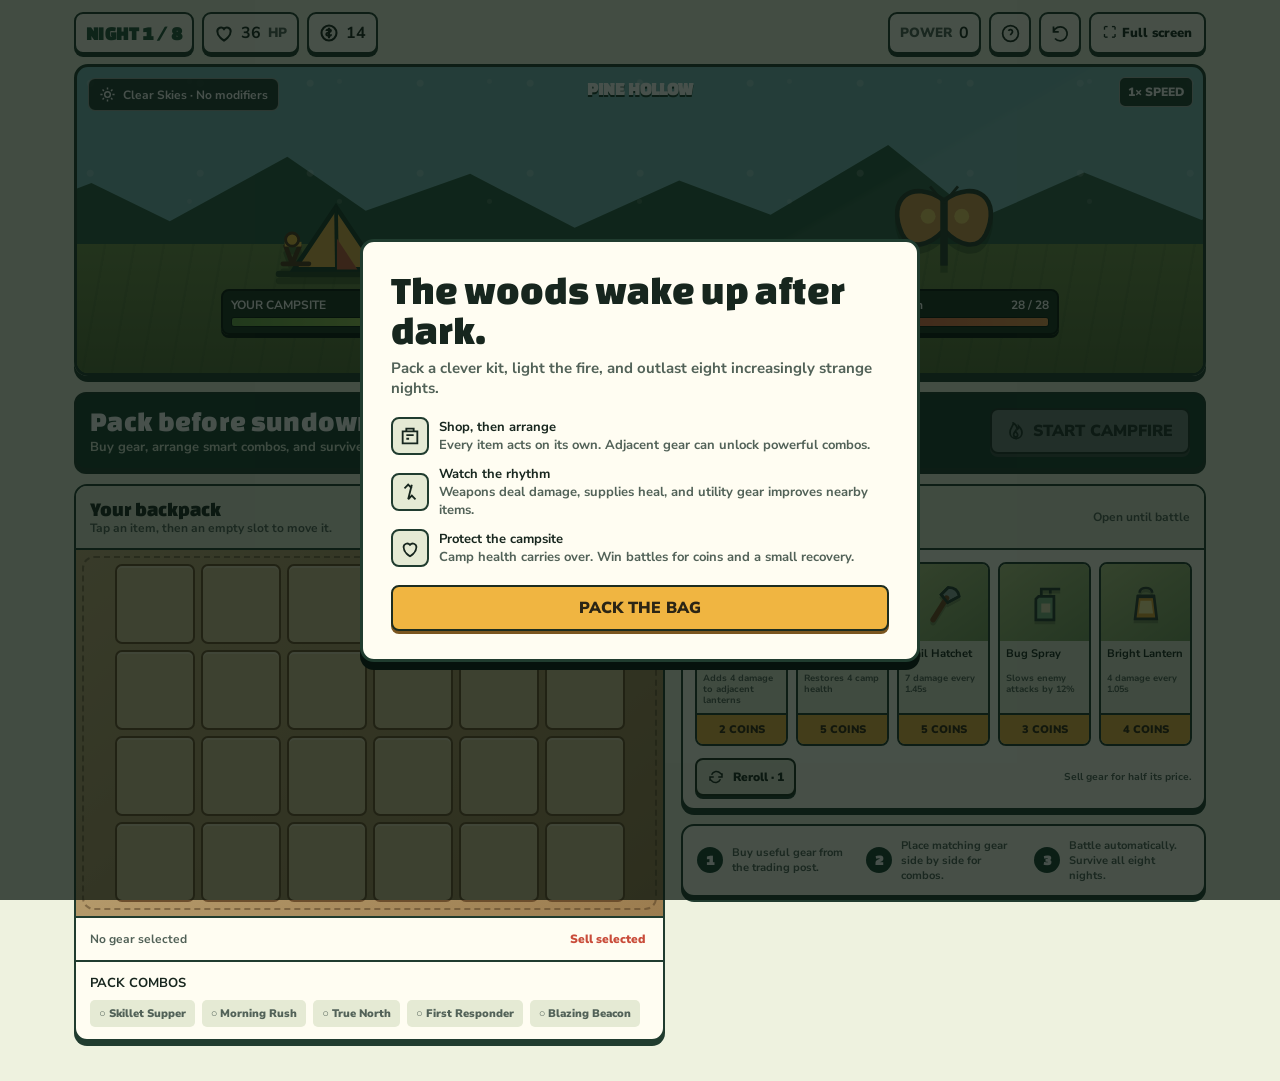
==== commit e6ef023a: "Add full screen button to blog games" ====
--- a/backpack-battler.html
+++ b/backpack-battler.html
@@ -38,6 +38,8 @@
     .icon-btn{width:42px;height:42px;border:2px solid var(--line);border-radius:9px;background:var(--panel);color:var(--ink);box-shadow:0 3px 0 var(--line);display:grid;place-items:center;cursor:pointer}
     .icon-btn:active,.btn:active,.shop-buy:active{transform:translateY(2px);box-shadow:0 1px 0 var(--line)}
     .icon-btn svg{width:21px;height:21px}
+    .fs-btn{height:42px;border:2px solid var(--line);border-radius:9px;background:var(--panel);color:var(--ink);box-shadow:0 3px 0 var(--line);display:inline-flex;align-items:center;gap:6px;padding:0 12px;font-weight:900;font-size:13px;cursor:pointer}
+    .fs-btn:active{transform:translateY(2px);box-shadow:0 1px 0 var(--line)}
 
     .arena{position:relative;min-height:312px;overflow:hidden;border:3px solid var(--line);border-radius:14px;background:linear-gradient(#79b6b9 0 58%,#78934d 58%);box-shadow:0 6px 0 var(--line);margin-bottom:16px;isolation:isolate}
     .arena:before{content:"";position:absolute;inset:0 0 42% 0;opacity:.4;background:radial-gradient(circle at 12% 18%,#fff7 0 3px,transparent 4px),radial-gradient(circle at 75% 12%,#fff5 0 2px,transparent 3px),linear-gradient(150deg,transparent 70%,#ffffff1f 71%);background-size:110px 90px,150px 120px,100% 100%}
@@ -106,6 +108,7 @@
         <div class="stat"><small>POWER</small><strong id="powerStat">0</strong></div>
         <button class="icon-btn" id="helpBtn" aria-label="How to play" title="How to play"><svg viewBox="0 0 24 24" fill="none" stroke="currentColor" stroke-width="2"><circle cx="12" cy="12" r="9"/><path d="M9.7 9a2.4 2.4 0 0 1 4.6 1c0 2-2.3 2.2-2.3 4M12 18h.01"/></svg></button>
         <button class="icon-btn" id="restartBtn" aria-label="Restart run" title="Restart run"><svg viewBox="0 0 24 24" fill="none" stroke="currentColor" stroke-width="2"><path d="M4 10a8 8 0 1 1 1.7 7.7M4 4v6h6"/></svg></button>
+        <button class="fs-btn" id="fsBtn" type="button" aria-label="Toggle full screen"><span aria-hidden="true">⛶</span> <span class="fs-label">Full screen</span></button>
       </div>
     </section>
 
@@ -352,5 +355,35 @@
   init();
 })();
 </script>
+<script>
+(function () {
+  var btn = document.getElementById("fsBtn");
+  if (!btn) return;
+  var label = btn.querySelector(".fs-label") || btn;
+  function syncLabel() {
+    label.textContent = document.fullscreenElement ? "Exit full screen" : "Full screen";
+  }
+  function tryFallback() {
+    var main = document.querySelector("main") || document.querySelector(".wrap") || document.body;
+    if (main && main.requestFullscreen) {
+      try { main.requestFullscreen(); } catch (e) {}
+    }
+  }
+  btn.addEventListener("click", function () {
+    if (document.fullscreenElement) {
+      document.exitFullscreen();
+    } else {
+      try {
+        var p = document.documentElement.requestFullscreen();
+        if (p && p.catch) p.catch(tryFallback);
+      } catch (e) {
+        tryFallback();
+      }
+    }
+  });
+  document.addEventListener("fullscreenchange", syncLabel);
+  syncLabel();
+})();
+</script>
 </body>
 </html>
